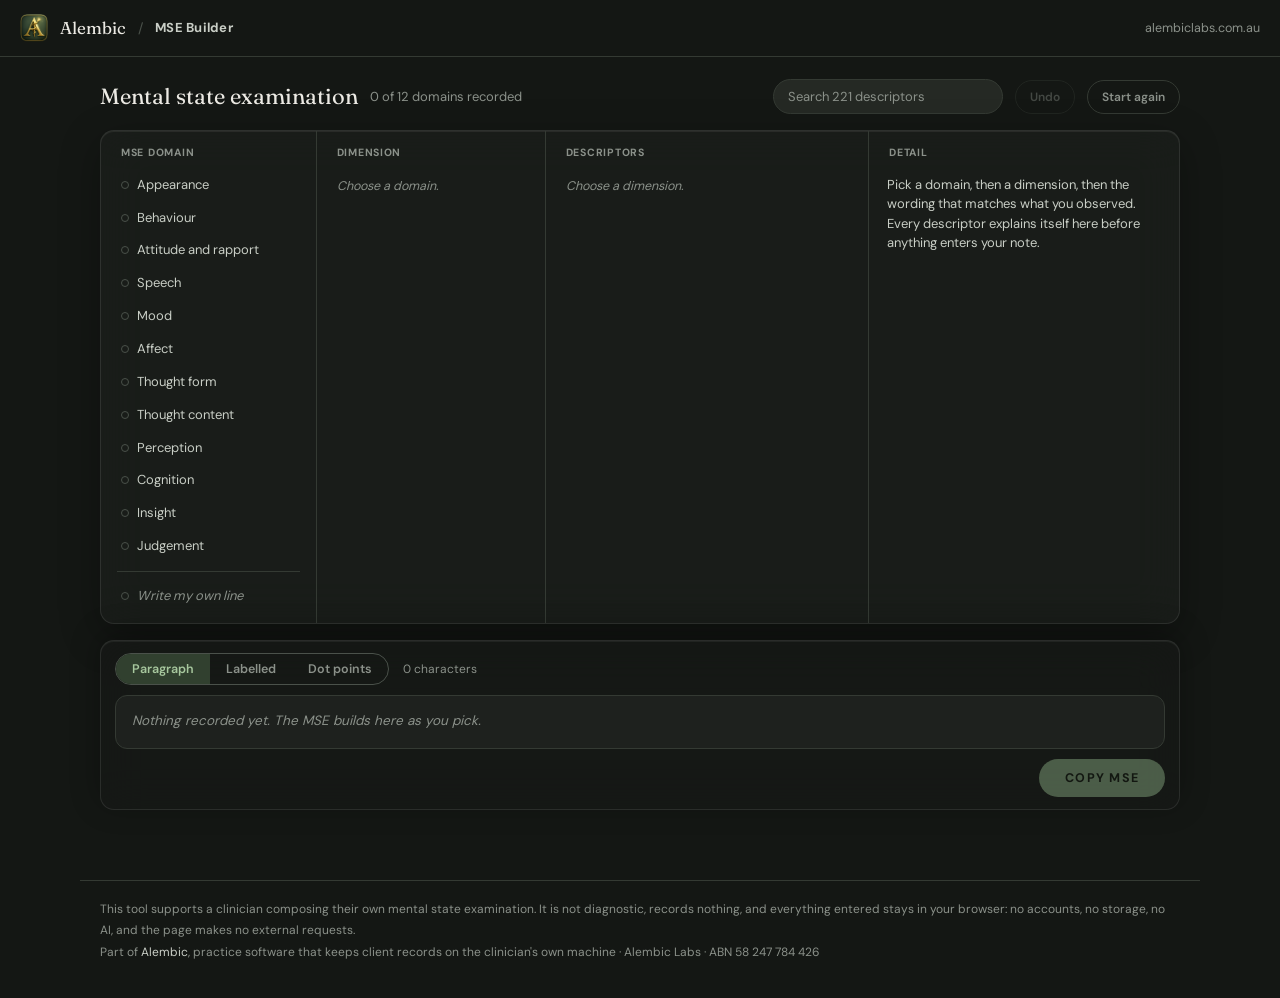
==== mse/index.html @ 04cca7c5 "MSE round 2: undo stack with Cmd/Ctrl+Z, domain pick-count chips, own-wording markers, aria-pressed," ====
<!doctype html>
<html lang="en-AU">
<head>
<meta charset="utf-8">
<meta name="viewport" content="width=device-width, initial-scale=1, viewport-fit=cover">
<title>MSE Builder · Alembic</title>
<meta name="description" content="A free tool for composing a mental state examination from a curated clinical vocabulary. Runs entirely in your browser; nothing is stored or sent anywhere.">
<meta name="theme-color" content="#141714">
<meta property="og:type" content="website">
<meta property="og:title" content="The MSE Builder · free, by Alembic">
<meta property="og:description" content="Compose a mental state examination from a curated clinical vocabulary of 221 descriptors. Runs entirely in your browser; nothing is stored or sent anywhere.">
<meta property="og:image" content="https://rightin2.github.io/alembic-website/assets/alembic-icon-1024.png">
<meta property="og:url" content="https://rightin2.github.io/alembic-website/mse/">
<meta name="twitter:card" content="summary">
<link rel="icon" type="image/png" sizes="64x64" href="../assets/favicon-64.png">
<link rel="apple-touch-icon" href="../assets/apple-touch-icon.png">
<link rel="stylesheet" href="../assets/fonts.css">
<style>
:root{
  --bg:#141714; --panel:#1e211e; --panel2:#252924; --panel3:#2c312b;
  --border:#343a33; --border-strong:#4a514a;
  --ink:#eceae4; --ink2:#c9cec6; --muted:#8b918a;
  --accent:#8fb287; --accent-soft:#31402f; --accent-text:#a7c79e; --on-accent:#12180f;
  --danger:#e06b63;
  --r1:8px; --r2:12px;
  --font:'DM Sans',-apple-system,BlinkMacSystemFont,'Segoe UI',sans-serif;
  --serif:'Fraunces',Georgia,serif;
  --mono:ui-monospace,SFMono-Regular,Menlo,monospace;
}
*{margin:0;padding:0;box-sizing:border-box;-webkit-tap-highlight-color:transparent}
html,body{background:var(--bg)}
body{font-family:var(--font); color:var(--ink); font-size:14px; line-height:1.5; min-height:100vh}
#bgfx{position:fixed; inset:0; z-index:-1; pointer-events:none;
  background:
    radial-gradient(ellipse 800px 560px at 10% 4%, rgba(143,178,135,0.10), transparent 62%),
    radial-gradient(ellipse 760px 560px at 90% 40%, rgba(201,164,92,0.06), transparent 60%),
    radial-gradient(ellipse 800px 620px at 20% 96%, rgba(143,178,135,0.07), transparent 62%),
    linear-gradient(180deg, #161915 0%, #141714 60%, #111411 100%)}
a{color:var(--accent-text)}
:focus-visible{outline:2px solid var(--accent); outline-offset:2px; border-radius:4px}
button{font-family:inherit; color:inherit; background:none; border:none; cursor:pointer; font-size:inherit; text-align:left}

/* top bar */
.bar{display:flex; align-items:center; gap:12px; padding:14px 20px; border-bottom:1px solid var(--border)}
.bar img{width:28px; height:28px; border-radius:7px}
.bar .name{font-family:var(--serif); font-size:17px}
.bar .divider{color:var(--border-strong)}
.bar .tool{font-weight:700; font-size:13px; letter-spacing:.02em; color:var(--ink2)}
.bar .home{margin-left:auto; font-size:12.5px; color:var(--muted); text-decoration:none}
.bar .home:hover{color:var(--ink2)}

.page{max-width:1120px; margin:0 auto; padding:22px 20px 40px}
.head{display:flex; align-items:center; gap:12px; flex-wrap:wrap; margin-bottom:16px}
.head h1{font-family:var(--serif); font-weight:400; font-size:22px}
.head .count{color:var(--muted); font-size:13px}
.head .spacer{flex:1}
.search-wrap{position:relative}
.search-wrap input{
  width:230px; max-width:56vw; background:var(--panel2); color:var(--ink);
  border:1px solid var(--border); border-radius:999px; padding:8px 14px;
  font-family:inherit; font-size:13px;
}
.search-wrap input:focus{border-color:var(--accent); outline:none}
.search-wrap input::placeholder{color:var(--muted)}
.search-results{
  position:absolute; top:calc(100% + 6px); right:0; z-index:80; width:min(420px, 86vw);
  background:rgba(30,33,30,0.92); -webkit-backdrop-filter:blur(28px) saturate(160%); backdrop-filter:blur(28px) saturate(160%);
  border:1px solid var(--border-strong); border-radius:12px; padding:6px;
  box-shadow:0 16px 48px rgba(0,0,0,0.45); max-height:340px; overflow-y:auto;
}
.search-results button{
  display:block; width:100%; padding:9px 11px; border-radius:8px; font-size:13px; color:var(--ink2); line-height:1.4;
}
.search-results button:hover,.search-results button:focus{background:rgba(255,255,255,0.07); color:var(--ink)}
.search-results .path{display:block; font-size:10.5px; color:var(--muted); letter-spacing:.03em; text-transform:uppercase; margin-bottom:1px}
.search-results .none{padding:10px 12px; color:var(--muted); font-size:12.5px; font-style:italic}
.clear-btn{
  font-size:12px; font-weight:600; color:var(--muted); border:1px solid var(--border);
  border-radius:999px; padding:8px 14px; transition:color .15s ease, border-color .15s ease;
}
.clear-btn:hover{color:var(--ink2); border-color:var(--border-strong)}
.clear-btn.armed{color:var(--danger); border-color:var(--danger)}
.clear-btn[disabled]{opacity:.4; cursor:default}
.row .pick-count{margin-left:auto; font-size:10.5px; color:var(--accent-text); background:var(--accent-soft);
  border-radius:999px; padding:1px 7px; flex:none; align-self:center; font-variant-numeric:tabular-nums}
.row .own-mark{margin-left:auto; flex:none; align-self:center; color:var(--accent-text); font-size:11px; font-style:italic}
@media(max-width:559px){
  .search-results{left:0; right:auto}
  .sheet::before{content:""; display:block; width:38px; height:4px; border-radius:2px;
    background:var(--border-strong); margin:0 auto 12px}
}

/* cascade */
.cascade{border:1px solid rgba(236,234,228,0.10); border-radius:14px; overflow:hidden;
  background:rgba(30,33,30,0.62);
  -webkit-backdrop-filter:blur(22px) saturate(150%); backdrop-filter:blur(22px) saturate(150%);
  box-shadow:0 12px 40px rgba(0,0,0,0.30), inset 0 1px 0 rgba(236,234,228,0.07)}
.cols{display:grid; grid-template-columns:minmax(148px,0.80fr) minmax(150px,0.85fr) minmax(196px,1.20fr) minmax(200px,1.15fr)}
.cols.three{grid-template-columns:minmax(150px,1fr) minmax(180px,1.25fr) minmax(180px,1.15fr)}
.col{padding:10px; border-right:1px solid var(--border); display:flex; flex-direction:column; min-width:0}
.col:last-child{border-right:none}
.col-label{font-size:10.5px; font-weight:700; letter-spacing:.07em; text-transform:uppercase; color:var(--muted); padding:4px 10px 8px; flex:none}
.col-scroll{overflow-y:auto; min-height:0}
.row{
  display:flex; align-items:flex-start; gap:8px; width:100%;
  padding:7px 10px; border-radius:var(--r1); font-size:13px; line-height:1.45; color:var(--ink2);
  min-height:32px;
}
.row:hover{background:rgba(255,255,255,0.055)}
.row:active{background:rgba(255,255,255,0.09)}
.row.open{background:var(--panel3); color:var(--ink)}
.row .dot{width:8px; height:8px; border-radius:50%; background:transparent; border:1px solid var(--border-strong); flex:none; margin-top:5px}
.row .dot.on{background:var(--accent); border-color:var(--accent)}
.row .dot.risk.on{background:var(--danger); border-color:var(--danger)}
.row .tick{
  width:13px; height:13px; flex:none; margin-top:3px;
  border:1.5px solid var(--border-strong); border-radius:3px; position:relative;
}
.row .tick.round{border-radius:50%}
.row .tick.on{background:var(--accent); border-color:var(--accent)}
.row .tick.on::after{
  content:""; position:absolute; left:3px; top:0.5px; width:4px; height:7px;
  border:solid var(--on-accent); border-width:0 2px 2px 0; transform:rotate(40deg);
}
.row .txt{min-width:0}
.own-sep{border-top:1px solid var(--border); margin:8px 6px}
.row.own{color:var(--muted); font-style:italic}
.row.own.open{color:var(--ink)}
.empty-hint{color:var(--muted); font-size:12.5px; padding:8px 10px; font-style:italic}

/* explain panel */
.explain{padding:6px 8px; display:flex; flex-direction:column; gap:10px; font-size:13px}
.explain .what{font-size:10.5px; font-weight:700; letter-spacing:.07em; text-transform:uppercase; color:var(--muted)}
.explain .term{font-size:14.5px; color:var(--ink); font-weight:600}
.badge{display:inline-block; font-size:10px; font-weight:700; letter-spacing:.06em; text-transform:uppercase;
  color:var(--accent-text); background:var(--accent-soft); border-radius:999px; padding:2px 8px; margin-left:8px; vertical-align:1px}
.explain .desc{color:var(--ink2)}
.explain textarea{
  width:100%; min-height:64px; resize:vertical; background:var(--panel2); color:var(--ink);
  border:1px solid var(--border); border-radius:var(--r1); padding:8px 10px; font-family:inherit; font-size:13px; line-height:1.5;
}
.explain textarea:focus{border-color:var(--accent); outline:none}
.btn-row{display:flex; gap:8px; flex-wrap:wrap}
.b{
  padding:7px 14px; border-radius:var(--r1); font-size:12.5px; font-weight:600;
  border:1px solid var(--border-strong); color:var(--ink2); background:var(--panel2);
  transition:background .15s ease, color .15s ease;
}
.b:hover{background:var(--panel3); color:var(--ink)}
.b.primary{background:var(--accent); border-color:var(--accent); color:var(--on-accent)}
.b.primary:hover{filter:brightness(1.08)}
.b.danger{border-color:var(--danger); color:var(--danger)}
.hint{color:var(--muted); font-size:11.5px; line-height:1.5}

/* output */
.output{margin-top:16px; display:flex; flex-direction:column; gap:10px}
@media(min-width:560px) and (min-height:700px){
  .output{
    position:sticky; bottom:14px; z-index:40;
    background:rgba(22,25,22,0.78);
    -webkit-backdrop-filter:blur(22px) saturate(160%); backdrop-filter:blur(22px) saturate(160%);
    border:1px solid rgba(236,234,228,0.10); border-radius:14px; padding:12px 14px;
    box-shadow:0 -6px 30px rgba(0,0,0,0.30), inset 0 1px 0 rgba(236,234,228,0.06);
  }
}
.out-controls{display:flex; align-items:center; gap:14px; flex-wrap:wrap}
.seg{display:inline-flex; border:1px solid var(--border-strong); border-radius:999px; overflow:hidden}
.seg button{padding:7px 16px; font-size:12.5px; font-weight:600; color:var(--muted)}
.seg button.on{background:var(--accent-soft); color:var(--accent-text)}
.chars{font-size:12px; color:var(--muted); font-variant-numeric:tabular-nums}
.preview{
  border:1px solid var(--border); border-radius:var(--r2); background:var(--panel);
  padding:14px 16px; font-size:13.5px; line-height:1.6; color:var(--ink2);
  white-space:pre-wrap; min-height:54px; max-height:180px; overflow-y:auto;
}
.preview.placeholder{font-style:italic; color:var(--muted)}
.copy-row{display:flex; justify-content:flex-end}
.copy{
  padding:11px 26px; border-radius:999px; font-size:12.5px; font-weight:700; letter-spacing:.1em; text-transform:uppercase;
  background:var(--accent); color:var(--on-accent); border:none; transition:filter .15s ease;
}
.copy:hover{filter:brightness(1.08)}
.copy[disabled]{opacity:.45; cursor:default; filter:none}

/* footer */
.foot{max-width:1120px; margin:30px auto 0; padding:18px 20px 34px; border-top:1px solid var(--border);
  font-size:12px; color:var(--muted); line-height:1.8}
.foot a{color:var(--ink2); text-decoration:none}
.foot a:hover{color:var(--ink)}

/* ------- phone drill-down ------- */
.crumbs{display:none}
.sheet-scrim{display:none}
/* iOS zooms into any focused control under 16px; keep form controls at 16 on touch layouts */
@media(max-width:699px), (pointer:coarse){
  .explain textarea, select{font-size:16px !important}
  .b{min-height:44px; display:inline-flex; align-items:center}
  .seg button{min-height:44px}
  .copy{min-height:44px}
}
@media(max-width:559px){
  body{font-size:15px}
  .page{padding:16px 14px 200px}
  .cols,.cols.three{display:block}
  .col{border-right:none; padding:6px}
  .col-label{display:none}
  .row{min-height:44px; padding:11px 12px; font-size:14.5px; align-items:center}
  .row .dot,.row .tick{margin-top:0}
  .crumbs{display:flex; flex-wrap:wrap; gap:6px; align-items:center; padding:10px 12px; border-bottom:1px solid var(--border); font-size:12.5px; color:var(--muted)}
  .crumbs button{color:var(--accent-text); font-size:12.5px; padding:4px 2px; min-height:0}
  .crumbs .sep{color:var(--border-strong)}
  .output{position:fixed; left:0; right:0; bottom:0; margin:0; padding:10px 14px calc(10px + env(safe-area-inset-bottom));
    background:var(--panel); border-top:1px solid var(--border-strong); box-shadow:0 -12px 30px rgba(0,0,0,.4); z-index:50}
  .preview{max-height:56px; padding:8px 12px; font-size:12.5px}
  .out-controls{gap:8px; justify-content:space-between}
  .seg button{padding:8px 12px; font-size:12px}
  .output{gap:8px}
  .copy-row .copy{padding:10px 20px; min-height:44px}
  .sheet-scrim{display:block; position:fixed; inset:0; background:rgba(0,0,0,.5); z-index:60; opacity:0; pointer-events:none; transition:opacity .25s ease}
  .sheet-scrim.open{opacity:1; pointer-events:auto}
  .sheet{position:fixed; left:0; right:0; bottom:0; z-index:61; background:var(--panel2);
    border-radius:16px 16px 0 0; border-top:1px solid var(--border-strong);
    padding:16px 16px calc(20px + env(safe-area-inset-bottom)); max-height:72vh; overflow-y:auto;
    transform:translateY(105%); transition:transform .3s cubic-bezier(0.16,1,0.3,1)}
  .sheet.open{transform:none}
  .sheet .b{min-height:44px}
  .foot{padding-bottom:150px}
}
@media (prefers-reduced-motion: reduce){*{transition:none !important}}
</style>
</head>
<body>

<div id="bgfx" aria-hidden="true"></div>

<header class="bar">
  <img src="../assets/alembic-mark-256.png" alt="">
  <span class="name">Alembic</span>
  <span class="divider">/</span>
  <span class="tool">MSE Builder</span>
  <a class="home" href="../">alembiclabs.com.au</a>
</header>

<main class="page">
  <div class="head">
    <h1>Mental state examination</h1>
    <span class="count" id="count"></span>
    <span class="spacer"></span>
    <div class="search-wrap">
      <input id="search" type="search" placeholder="Search 221 descriptors" autocomplete="off" aria-label="Search descriptors">
      <div class="search-results" id="searchResults" style="display:none"></div>
    </div>
    <button class="clear-btn" id="undoBtn" disabled>Undo</button>
    <button class="clear-btn" id="clearBtn">Start again</button>
  </div>

  <div class="cascade" id="cascade">
    <div class="crumbs" id="crumbs"></div>
    <div class="cols" id="cols"></div>
  </div>

  <div class="output">
    <div class="out-controls">
      <div class="seg" role="group" aria-label="Output format" id="seg"></div>
      <span class="chars" id="chars"></span>
    </div>
    <div class="preview" id="preview" aria-live="polite"></div>
    <div class="copy-row"><button class="copy" id="copyBtn">Copy MSE</button></div>
  </div>
</main>

<div class="sheet-scrim" id="scrim"></div>
<div class="sheet" id="sheet" role="dialog" aria-label="Descriptor detail" style="display:none"></div>

<footer class="foot">
  This tool supports a clinician composing their own mental state examination. It is not diagnostic, records nothing,
  and everything entered stays in your browser: no accounts, no storage, no AI, and the page makes no external requests.<br>
  Part of <a href="../">Alembic</a>, practice software that keeps client records on the clinician's own machine · Alembic Labs · ABN 58 247 784 426
</footer>

<script type="module">
import { MSE_DOMAINS } from './mseVocabulary.js'
import { emptyMseState, toggleTerm, setOwnWording, setOwnLine, effectiveWording, domainsRecorded, serialiseMse } from './mseState.js'

let state = emptyMseState()
const past = []
function setState(next){
  if (next === state) return
  past.push(state)
  if (past.length > 30) past.shift()
  state = next
}
function undo(){
  if (!past.length) return
  state = past.pop()
  render()
}
const ui = { domainId:null, subId:null, term:null, ownAt:null, format:'para', level:'domains', sheetOpen:false }
let mode = 'wide' // wide | three | phone

const $ = id => document.getElementById(id)
const cols = $('cols'), crumbs = $('crumbs'), sheet = $('sheet'), scrim = $('scrim')

const dom = id => MSE_DOMAINS.find(d => d.id === id)
const sub = (d, s) => dom(d)?.subs.find(x => x.id === s)

/* Hover navigation (2026-08-16, Jean-Luc's direction; supersedes the handover's
   click-only rule for the WEBSITE). Hovering previews and navigates with a short
   intent delay; clicking still commits selections. Touch is untouched. */
const HOVER_OK = window.matchMedia('(hover: hover) and (pointer: fine)').matches
let hoverTimer = null
let lastClickAt = 0
document.addEventListener('pointerdown', () => { lastClickAt = Date.now() }, true)
function onHover(el, fn, delay){
  if (!HOVER_OK) return
  el.addEventListener('pointerenter', () => {
    clearTimeout(hoverTimer)
    /* a recent click owns the panel; hover may not steal it while the hand travels,
       and never while the clinician is typing in any field */
    hoverTimer = setTimeout(() => {
      const a = document.activeElement
      if (a && (a.tagName === 'TEXTAREA' || a.tagName === 'INPUT')) return
      if (Date.now() - lastClickAt > 600) fn()
    }, delay)
  })
  el.addEventListener('pointerleave', () => clearTimeout(hoverTimer))
}
const subHas = (d, s) => (state.sel[d]?.[s]?.length || 0) > 0 || !!state.own[d + '|' + s]
const domainHas = d => !!state.own[d] || dom(d).subs.some(s => subHas(d, s.id))

function el(tag, cls, html){ const n = document.createElement(tag); if (cls) n.className = cls; if (html != null) n.innerHTML = html; return n }
function txt(tag, cls, text){ const n = document.createElement(tag); if (cls) n.className = cls; n.textContent = text; return n }

function row({label, dotOn, dotRisk, tick, tickOn, tickRound, open, own, count, ownMark, onclick}){
  const b = el('button', 'row' + (open ? ' open' : '') + (own ? ' own' : ''))
  if (tick){
    const t = el('span', 'tick' + (tickOn ? ' on' : '') + (tickRound ? ' round' : '')); b.appendChild(t)
    b.setAttribute('aria-pressed', !!tickOn)
  } else if (dotOn !== undefined){
    const t = el('span', 'dot' + (dotOn ? ' on' : '') + (dotRisk ? ' risk' : '')); b.appendChild(t)
  }
  const s = txt('span', 'txt', label); b.appendChild(s)
  if (count) b.appendChild(txt('span', 'pick-count', String(count)))
  if (ownMark) b.appendChild(txt('span', 'own-mark', 'yours'))
  b.addEventListener('click', onclick)
  return b
}
const domainPickCount = d =>
  dom(d).subs.reduce((n, s) => n + (state.sel[d]?.[s.id]?.length || 0), 0) +
  (state.own[d] ? 1 : 0) + dom(d).subs.filter(s => state.own[d + '|' + s.id]).length + 0

/* ---------- column builders ---------- */
function buildDomainRows(container){
  MSE_DOMAINS.forEach(d => {
    const r = row({
      label:d.name, dotOn:domainHas(d.id), dotRisk:!!d.risk,
      open:ui.domainId === d.id && !ui.ownAt,
      count:domainPickCount(d.id),
      onclick(){ ui.domainId = d.id; ui.subId = null; ui.term = null; ui.ownAt = null; ui.level = 'subs'; render() }
    })
    onHover(r, () => {
      if (ui.domainId !== d.id){ ui.domainId = d.id; ui.subId = null; ui.term = null; ui.ownAt = null; render() }
    }, 120)
    container.appendChild(r)
  })
  container.appendChild(el('div','own-sep'))
  container.appendChild(row({
    label:'Write my own line', own:true, dotOn:!!state.own.root, open:ui.ownAt === 'root',
    onclick(){ ui.ownAt = 'root'; ui.term = null; ui.sheetOpen = true; render() }
  }))
}

function buildSubRows(container, d){
  d.subs.forEach(s => {
    const r = row({
      label:s.name, dotOn:subHas(d.id, s.id), dotRisk:!!(s.risk || d.risk),
      open:ui.subId === s.id && !ui.ownAt,
      onclick(){ ui.subId = s.id; ui.term = null; ui.ownAt = null; ui.level = 'terms'; render() }
    })
    onHover(r, () => {
      if (ui.subId !== s.id || ui.ownAt){ ui.subId = s.id; ui.term = null; ui.ownAt = null; render() }
    }, 120)
    container.appendChild(r)
  })
  container.appendChild(el('div','own-sep'))
  container.appendChild(row({
    label:'Write my own for ' + d.name.toLowerCase(), own:true, dotOn:!!state.own[d.id], open:ui.ownAt === d.id,
    onclick(){ ui.ownAt = d.id; ui.term = null; ui.sheetOpen = true; render() }
  }))
}

function buildTermRows(container, d, s){
  s.terms.forEach(t => {
    const term = t[0]
    const on = (state.sel[d.id][s.id] || []).includes(term)
    const r = row({
      label:effectiveWording(state, d.id, s.id, term),
      tick:true, tickOn:on, tickRound:!!s.single,
      ownMark:effectiveWording(state, d.id, s.id, term) !== term,
      open:ui.term === term && !ui.ownAt,
      onclick(){
        setState(toggleTerm(state, d.id, s.id, term))
        ui.term = term; ui.ownAt = null; ui.sheetOpen = true; render()
      }
    })
    /* hovering a descriptor previews its explanation without touching the selection */
    onHover(r, () => {
      if (ui.term !== term || ui.ownAt){ ui.term = term; ui.ownAt = null; render() }
    }, 60)
    container.appendChild(r)
  })
  container.appendChild(el('div','own-sep'))
  const scope = d.id + '|' + s.id
  container.appendChild(row({
    label:'Write my own', own:true, dotOn:!!state.own[scope], open:ui.ownAt === scope,
    onclick(){ ui.ownAt = scope; ui.term = null; ui.sheetOpen = true; render() }
  }))
}

/* ---------- explanation panel ---------- */
function buildExplain(container){
  const box = el('div', 'explain')
  if (ui.ownAt){
    const scope = ui.ownAt
    const where = scope === 'root' ? 'the whole MSE'
      : scope.includes('|') ? sub(scope.split('|')[0], scope.split('|')[1])?.name
      : dom(scope)?.name
    box.appendChild(txt('div','what','Write my own'))
    box.appendChild(txt('div','desc','Your own line for ' + (where || '') + ', in your own words. It joins the note exactly as typed.'))
    const ta = el('textarea'); ta.value = state.own[scope] || ''; ta.setAttribute('aria-label','Your own line')
    box.appendChild(ta)
    const btns = el('div','btn-row')
    const add = txt('button','b primary','Add to note')
    add.addEventListener('click', () => { setState(setOwnLine(state, ...scopeArgs(scope), ta.value)); render() })
    const clear = txt('button','b','Clear')
    clear.addEventListener('click', () => { setState(setOwnLine(state, ...scopeArgs(scope), '')); render() })
    btns.appendChild(add); btns.appendChild(clear); box.appendChild(btns)
  } else if (ui.term && ui.domainId && ui.subId){
    const d = dom(ui.domainId), s = sub(ui.domainId, ui.subId)
    const entry = s.terms.find(t => t[0] === ui.term)
    if (entry){
      const [term, explanation, normal] = entry
      box.appendChild(txt('div','what','What this means'))
      const h = el('div','term'); h.textContent = term
      if (normal) h.appendChild(el('span','badge','normal range'))
      box.appendChild(h)
      box.appendChild(txt('div','desc', explanation))
      box.appendChild(txt('div','what','What goes in the note'))
      const ta = el('textarea'); ta.value = effectiveWording(state, d.id, s.id, term); ta.setAttribute('aria-label','Wording that goes in the note')
      box.appendChild(ta)
      const on = (state.sel[d.id][s.id] || []).includes(term)
      const btns = el('div','btn-row')
      const tog = txt('button', on ? 'b danger' : 'b primary', on ? 'Remove' : 'Add to note')
      tog.addEventListener('click', () => {
        setState(toggleTerm(setOwnWording(state, d.id, s.id, term, ta.value), d.id, s.id, term))
        render()
      })
      const save = txt('button','b','Save wording')
      save.addEventListener('click', () => { setState(setOwnWording(state, d.id, s.id, term, ta.value)); render() })
      btns.appendChild(tog); btns.appendChild(save); box.appendChild(btns)
      box.appendChild(txt('div','hint','Your wording is reused everywhere afterwards. The description never goes in the note.'))
    }
  } else {
    box.appendChild(txt('div','desc','Pick a domain, then a dimension, then the wording that matches what you observed. Every descriptor explains itself here before anything enters your note.'))
  }
  container.appendChild(box)
}
function scopeArgs(scope){
  if (scope === 'root') return [null, null]
  if (scope.includes('|')) { const [d, s] = scope.split('|'); return [d, s] }
  return [scope, null]
}

/* ---------- render ---------- */
function colShell(label){
  const c = el('div','col')
  c.appendChild(txt('div','col-label',label))
  const scroll = el('div','col-scroll')
  c.appendChild(scroll)
  return [c, scroll]
}

function render(){
  const d = ui.domainId ? dom(ui.domainId) : null
  const s = d && ui.subId ? sub(d.id, ui.subId) : null

  $('count').textContent = domainsRecorded(state) + ' of 12 domains recorded'
  cols.innerHTML = ''
  cols.classList.toggle('three', mode === 'three')

  if (mode === 'phone'){ renderPhone(d, s) }
  else if (mode === 'three'){ renderThree(d, s) }
  else { renderWide(d, s) }

  /* output */
  const out = serialiseMse(state, ui.format)
  const pv = $('preview')
  if (out){ pv.textContent = out; pv.classList.remove('placeholder') }
  else { pv.textContent = 'Nothing recorded yet. The MSE builds here as you pick.'; pv.classList.add('placeholder') }
  $('chars').textContent = out.length + ' characters'
  $('copyBtn').disabled = !out
  $('undoBtn').disabled = !past.length
  renderSeg()
  if (mode === 'wide') sizeColumns()
  /* the fixed bottom bar must never hide content: measure it and pad the page to match */
  requestAnimationFrame(() => {
    const page = document.querySelector('.page'), foot = document.querySelector('.foot')
    if (mode === 'phone'){
      const h = document.querySelector('.output').offsetHeight + 24
      page.style.paddingBottom = h + 'px'
      foot.style.paddingBottom = h + 'px'
    } else { page.style.paddingBottom = ''; foot.style.paddingBottom = '' }
  })
}

function renderWide(d, s){
  const [c1, s1] = colShell('MSE domain'); buildDomainRows(s1); cols.appendChild(c1)
  const [c2, s2] = colShell(d ? d.name : 'Dimension')
  if (d) buildSubRows(s2, d); else s2.appendChild(txt('div','empty-hint','Choose a domain.'))
  cols.appendChild(c2)
  const [c3, s3] = colShell(s ? s.name + (s.single ? ' · one' : '') : 'Descriptors')
  if (d && s) buildTermRows(s3, d, s); else s3.appendChild(txt('div','empty-hint','Choose a dimension.'))
  cols.appendChild(c3)
  const [c4, s4] = colShell('Detail'); buildExplain(s4); cols.appendChild(c4)
}

function renderThree(d, s){
  const [c1, s1] = colShell(d ? d.name : 'Dimension')
  const sel = el('select'); sel.setAttribute('aria-label','MSE domain'); sel.style.cssText = 'width:100%;margin:0 0 8px;background:var(--panel2);color:var(--ink);border:1px solid var(--border);border-radius:8px;padding:8px 10px;font-family:inherit;font-size:13px'
  const opt0 = el('option'); opt0.textContent = 'Choose a domain'; opt0.value = ''; sel.appendChild(opt0)
  MSE_DOMAINS.forEach(x => {
    const o = el('option'); o.value = x.id; o.textContent = x.name + (domainHas(x.id) ? ' ✓' : ''); if (ui.domainId === x.id) o.selected = true
    sel.appendChild(o)
  })
  sel.addEventListener('change', () => { ui.domainId = sel.value || null; ui.subId = null; ui.term = null; ui.ownAt = null; render() })
  s1.appendChild(sel)
  s1.appendChild(row({
    label:'Write my own line', own:true, dotOn:!!state.own.root, open:ui.ownAt === 'root',
    onclick(){ ui.ownAt = 'root'; ui.term = null; render() }
  }))
  if (d){ s1.appendChild(el('div','own-sep')); buildSubRows(s1, d) }
  cols.appendChild(c1)
  const [c3, s3] = colShell(s ? s.name + (s.single ? ' · one' : '') : 'Descriptors')
  if (d && s) buildTermRows(s3, d, s); else s3.appendChild(txt('div','empty-hint','Choose a dimension.'))
  cols.appendChild(c3)
  const [c4, s4] = colShell('Detail'); buildExplain(s4); cols.appendChild(c4)
}

function renderPhone(d, s){
  /* breadcrumb */
  crumbs.innerHTML = ''
  const root = txt('button', null, 'Mental state examination')
  root.addEventListener('click', () => { ui.domainId = null; ui.subId = null; ui.term = null; ui.ownAt = null; ui.level = 'domains'; render() })
  crumbs.appendChild(root)
  if (d){
    crumbs.appendChild(txt('span','sep','›'))
    const b = txt('button', null, d.name)
    b.addEventListener('click', () => { ui.subId = null; ui.term = null; ui.ownAt = null; ui.level = 'subs'; render() })
    crumbs.appendChild(b)
  }
  if (s){ crumbs.appendChild(txt('span','sep','›')); crumbs.appendChild(txt('span', null, s.name)) }

  const [c, scroll] = colShell('')
  if (!d) buildDomainRows(scroll)
  else if (!s) buildSubRows(scroll, d)
  else buildTermRows(scroll, d, s)
  cols.appendChild(c)

  /* bottom sheet for detail */
  const showSheet = ui.sheetOpen && (ui.term || ui.ownAt)
  sheet.style.display = 'block'
  sheet.innerHTML = ''
  if (showSheet){
    buildExplain(sheet)
    const close = txt('button','b','Close')
    close.style.marginTop = '12px'
    close.addEventListener('click', () => { ui.sheetOpen = false; render() })
    sheet.appendChild(close)
    sheet.classList.add('open'); scrim.classList.add('open')
  } else {
    sheet.classList.remove('open'); scrim.classList.remove('open')
  }
}
scrim.addEventListener('click', () => { ui.sheetOpen = false; render() })

function renderSeg(){
  const seg = $('seg'); seg.innerHTML = ''
  ;[['para','Paragraph'],['labelled','Labelled'],['bullets','Dot points']].forEach(([v, label]) => {
    const b = txt('button', ui.format === v ? 'on' : '', label)
    b.setAttribute('aria-pressed', ui.format === v)
    b.addEventListener('click', () => { ui.format = v; render() })
    seg.appendChild(b)
  })
}

/* the domain column sets the height for everyone */
function sizeColumns(){
  const first = cols.querySelector('.col .col-scroll')
  if (!first) return
  first.style.maxHeight = 'none'
  const h = Math.max(330, first.scrollHeight)
  cols.querySelectorAll('.col-scroll').forEach((c, i) => { c.style.maxHeight = h + 'px' })
}

/* layout switching */
const ro = new ResizeObserver(entries => {
  const w = entries[0].contentRect.width
  const next = w < 560 ? 'phone' : w < 700 ? 'three' : 'wide'
  if (next !== mode){ mode = next; ui.sheetOpen = false; render() }
})
ro.observe($('cascade'))
mode = $('cascade').getBoundingClientRect().width < 560 ? 'phone' : $('cascade').getBoundingClientRect().width < 700 ? 'three' : 'wide'

/* ---------- search ---------- */
const INDEX = []
MSE_DOMAINS.forEach(d => d.subs.forEach(s => s.terms.forEach(t => INDEX.push({ d:d.id, s:s.id, term:t[0], hay:(d.name + ' ' + s.name + ' ' + t[0]).toLowerCase(), path:d.name + ' › ' + s.name }))))
const searchInput = $('search'), results = $('searchResults')
function hideResults(){ results.style.display = 'none'; results.innerHTML = '' }
searchInput.addEventListener('input', () => {
  const q = searchInput.value.trim().toLowerCase()
  if (q.length < 2){ hideResults(); return }
  const words = q.split(/\s+/)
  const hits = INDEX.filter(e => words.every(w => e.hay.includes(w))).slice(0, 14)
  results.innerHTML = ''
  if (!hits.length){ results.appendChild(txt('div','none','No descriptor matches that.')) }
  hits.forEach(h => {
    const b = el('button')
    b.appendChild(txt('span','path', h.path))
    b.appendChild(document.createTextNode(h.term))
    b.addEventListener('click', () => {
      ui.domainId = h.d; ui.subId = h.s; ui.term = h.term; ui.ownAt = null
      ui.level = 'terms'; ui.sheetOpen = true
      searchInput.value = ''; hideResults(); render()
    })
    results.appendChild(b)
  })
  results.style.display = 'block'
})
searchInput.addEventListener('keydown', e => { if (e.key === 'Escape'){ searchInput.value = ''; hideResults() } })
document.addEventListener('pointerdown', e => { if (!e.target.closest('.search-wrap')) hideResults() })

/* ---------- undo ---------- */
$('undoBtn').addEventListener('click', undo)
window.addEventListener('keydown', e => {
  if ((e.metaKey || e.ctrlKey) && !e.shiftKey && e.key.toLowerCase() === 'z'){
    const a = document.activeElement
    if (a && (a.tagName === 'TEXTAREA' || a.tagName === 'INPUT')) return
    e.preventDefault(); undo()
  }
})

/* ---------- start again ---------- */
const clearBtn = $('clearBtn')
let clearArm = null
clearBtn.addEventListener('click', () => {
  if (clearBtn.classList.contains('armed')){
    clearTimeout(clearArm); clearBtn.classList.remove('armed'); clearBtn.textContent = 'Start again'
    setState(emptyMseState()); ui.domainId = null; ui.subId = null; ui.term = null; ui.ownAt = null; ui.sheetOpen = false
    render()
  } else {
    clearBtn.classList.add('armed'); clearBtn.textContent = 'Clear everything?'
    clearArm = setTimeout(() => { clearBtn.classList.remove('armed'); clearBtn.textContent = 'Start again' }, 3000)
  }
})

/* ---------- keyboard: arrows move through the cascade ---------- */
cols.addEventListener('keydown', e => {
  if (!['ArrowDown','ArrowUp','ArrowRight','ArrowLeft'].includes(e.key)) return
  const t = e.target
  if (!t.classList || !t.classList.contains('row')) return
  e.preventDefault()
  const colScrolls = [...cols.querySelectorAll('.col-scroll')]
  const myCol = t.closest('.col-scroll')
  const idx = colScrolls.indexOf(myCol)
  const rows = [...myCol.querySelectorAll('.row')]
  const at = rows.indexOf(t)
  if (e.key === 'ArrowDown' && rows[at + 1]) rows[at + 1].focus()
  if (e.key === 'ArrowUp' && rows[at - 1]) rows[at - 1].focus()
  if (e.key === 'ArrowRight'){ t.click(); requestAnimationFrame(() => { const n = [...cols.querySelectorAll('.col-scroll')][idx + 1]; const f = n && n.querySelector('.row'); if (f) f.focus() }) }
  if (e.key === 'ArrowLeft'){ const p = colScrolls[idx - 1]; const f = p && p.querySelector('.row.open, .row'); if (f) f.focus() }
})

/* copy */
$('copyBtn').addEventListener('click', async () => {
  const text = serialiseMse(state, ui.format)
  if (!text) return
  let ok = false
  try { await navigator.clipboard.writeText(text); ok = true }
  catch(e){
    const ta = document.createElement('textarea')
    ta.value = text; ta.style.position = 'fixed'; ta.style.opacity = '0'
    document.body.appendChild(ta); ta.select()
    try { ok = document.execCommand('copy') } catch(e2){}
    ta.remove()
  }
  const btn = $('copyBtn')
  if (!ok){
    /* last resort: select the preview so a manual copy is one keystroke */
    const range = document.createRange(); range.selectNodeContents($('preview'))
    const selection = window.getSelection(); selection.removeAllRanges(); selection.addRange(range)
  }
  btn.textContent = ok ? 'Copied' : 'Press Ctrl/Cmd+C'
  setTimeout(() => { btn.textContent = 'Copy MSE' }, 2000)
})

render()
</script>
</body>
</html>
---- assets/fonts.css ----
@font-face {
  font-family: 'DM Sans';
  font-style: normal;
  font-weight: 400 700;
  font-display: swap;
  src: url("fonts/rP2Hp2ywxg089UriCZOIHQ.woff2") format('woff2');
  unicode-range: U+0000-00FF, U+0131, U+0152-0153, U+02BB-02BC, U+02C6, U+02DA, U+02DC, U+0304, U+0308, U+0329, U+2000-206F, U+20AC, U+2122, U+2191, U+2193, U+2212, U+2215, U+FEFF, U+FFFD;
}
@font-face {
  font-family: 'Fraunces';
  font-style: italic;
  font-weight: 300 700;
  font-display: swap;
  src: url("fonts/6NU58FyLNQOQZAnv9ZwNjucMHVn85Ni7emAe9lKqZTnbB-gzTK0K1ChjeveQ.woff2") format('woff2');
  unicode-range: U+0000-00FF, U+0131, U+0152-0153, U+02BB-02BC, U+02C6, U+02DA, U+02DC, U+0304, U+0308, U+0329, U+2000-206F, U+20AC, U+2122, U+2191, U+2193, U+2212, U+2215, U+FEFF, U+FFFD;
}
@font-face {
  font-family: 'Fraunces';
  font-style: normal;
  font-weight: 300 700;
  font-display: swap;
  src: url("fonts/6NU78FyLNQOQZAnv9bYEvDiIdE9Ea92uemAk_WBq8U_9v0c2Wa0KxC9TeA.woff2") format('woff2');
  unicode-range: U+0000-00FF, U+0131, U+0152-0153, U+02BB-02BC, U+02C6, U+02DA, U+02DC, U+0304, U+0308, U+0329, U+2000-206F, U+20AC, U+2122, U+2191, U+2193, U+2212, U+2215, U+FEFF, U+FFFD;
}
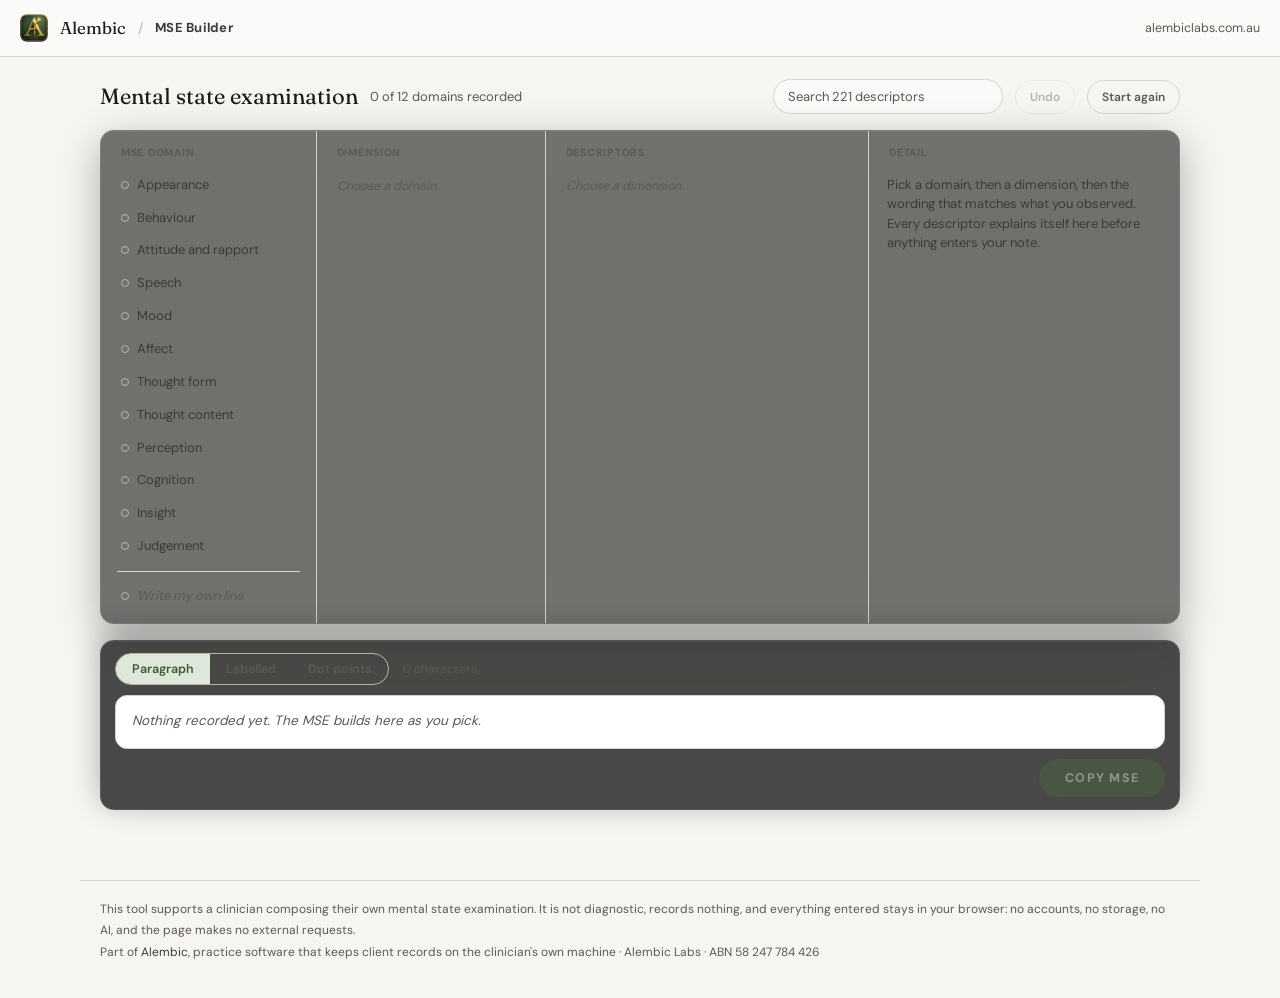
==== commit dbcad67b: "MSE round 3: system light theme with full per-theme palette, per-scheme theme-color Co-Authored-By: " ====
--- a/mse/index.html
+++ b/mse/index.html
@@ -5,7 +5,8 @@
 <meta name="viewport" content="width=device-width, initial-scale=1, viewport-fit=cover">
 <title>MSE Builder · Alembic</title>
 <meta name="description" content="A free tool for composing a mental state examination from a curated clinical vocabulary. Runs entirely in your browser; nothing is stored or sent anywhere.">
-<meta name="theme-color" content="#141714">
+<meta name="theme-color" media="(prefers-color-scheme: dark)" content="#141714">
+<meta name="theme-color" media="(prefers-color-scheme: light)" content="#f7f5f2">
 <meta property="og:type" content="website">
 <meta property="og:title" content="The MSE Builder · free, by Alembic">
 <meta property="og:description" content="Compose a mental state examination from a curated clinical vocabulary of 221 descriptors. Runs entirely in your browser; nothing is stored or sent anywhere.">
@@ -27,6 +28,16 @@
   --serif:'Fraunces',Georgia,serif;
   --mono:ui-monospace,SFMono-Regular,Menlo,monospace;
 }
+/* Light palette, full per-theme set per the app's theming convention */
+@media (prefers-color-scheme: light){
+  :root{
+    --bg:#f7f5f2; --panel:#ffffff; --panel2:#fafaf8; --panel3:#f0ece4;
+    --border:#d8d3cc; --border-strong:#b9b2a8;
+    --ink:#1a1a1a; --ink2:#3a3a3a; --muted:#5c5852;
+    --accent:#4a6741; --accent-soft:#dde8da; --accent-text:#3f5a35; --on-accent:#f0ece6;
+    --danger:#c8392f;
+  }
+}
 *{margin:0;padding:0;box-sizing:border-box;-webkit-tap-highlight-color:transparent}
 html,body{background:var(--bg)}
 body{font-family:var(--font); color:var(--ink); font-size:14px; line-height:1.5; min-height:100vh}
@@ -36,6 +47,28 @@
     radial-gradient(ellipse 760px 560px at 90% 40%, rgba(201,164,92,0.06), transparent 60%),
     radial-gradient(ellipse 800px 620px at 20% 96%, rgba(143,178,135,0.07), transparent 62%),
     linear-gradient(180deg, #161915 0%, #141714 60%, #111411 100%)}
+@media (prefers-color-scheme: light){
+  #bgfx{background:
+    radial-gradient(ellipse 800px 560px at 10% 4%, rgba(74,103,65,0.08), transparent 62%),
+    radial-gradient(ellipse 760px 560px at 90% 40%, rgba(181,109,43,0.05), transparent 60%),
+    radial-gradient(ellipse 800px 620px at 20% 96%, rgba(74,103,65,0.05), transparent 62%),
+    linear-gradient(180deg, #faf7f2 0%, #f7f5f2 60%, #f2ece1 100%)}
+  .cascade{background:rgba(255,255,255,0.62); border-color:rgba(26,26,26,0.10);
+    box-shadow:0 12px 40px rgba(26,26,26,0.10), inset 0 1px 0 rgba(255,255,255,0.6)}
+  .row:hover{background:rgba(26,26,26,0.045)}
+  .row:active{background:rgba(26,26,26,0.08)}
+  .search-results{background:rgba(255,255,255,0.92); box-shadow:0 16px 48px rgba(26,26,26,0.18)}
+  .search-results button:hover,.search-results button:focus{background:rgba(26,26,26,0.05)}
+  .bar{background:rgba(255,255,255,0.5)}
+  @media(min-width:560px) and (min-height:700px){
+    .output{background:rgba(250,247,242,0.78); border-color:rgba(26,26,26,0.10);
+      box-shadow:0 -6px 30px rgba(26,26,26,0.10), inset 0 1px 0 rgba(255,255,255,0.6)}
+  }
+  @media(max-width:559px){
+    .output{background:var(--panel); border-top-color:var(--border-strong);
+      box-shadow:0 -12px 30px rgba(26,26,26,0.12)}
+  }
+}
 a{color:var(--accent-text)}
 :focus-visible{outline:2px solid var(--accent); outline-offset:2px; border-radius:4px}
 button{font-family:inherit; color:inherit; background:none; border:none; cursor:pointer; font-size:inherit; text-align:left}
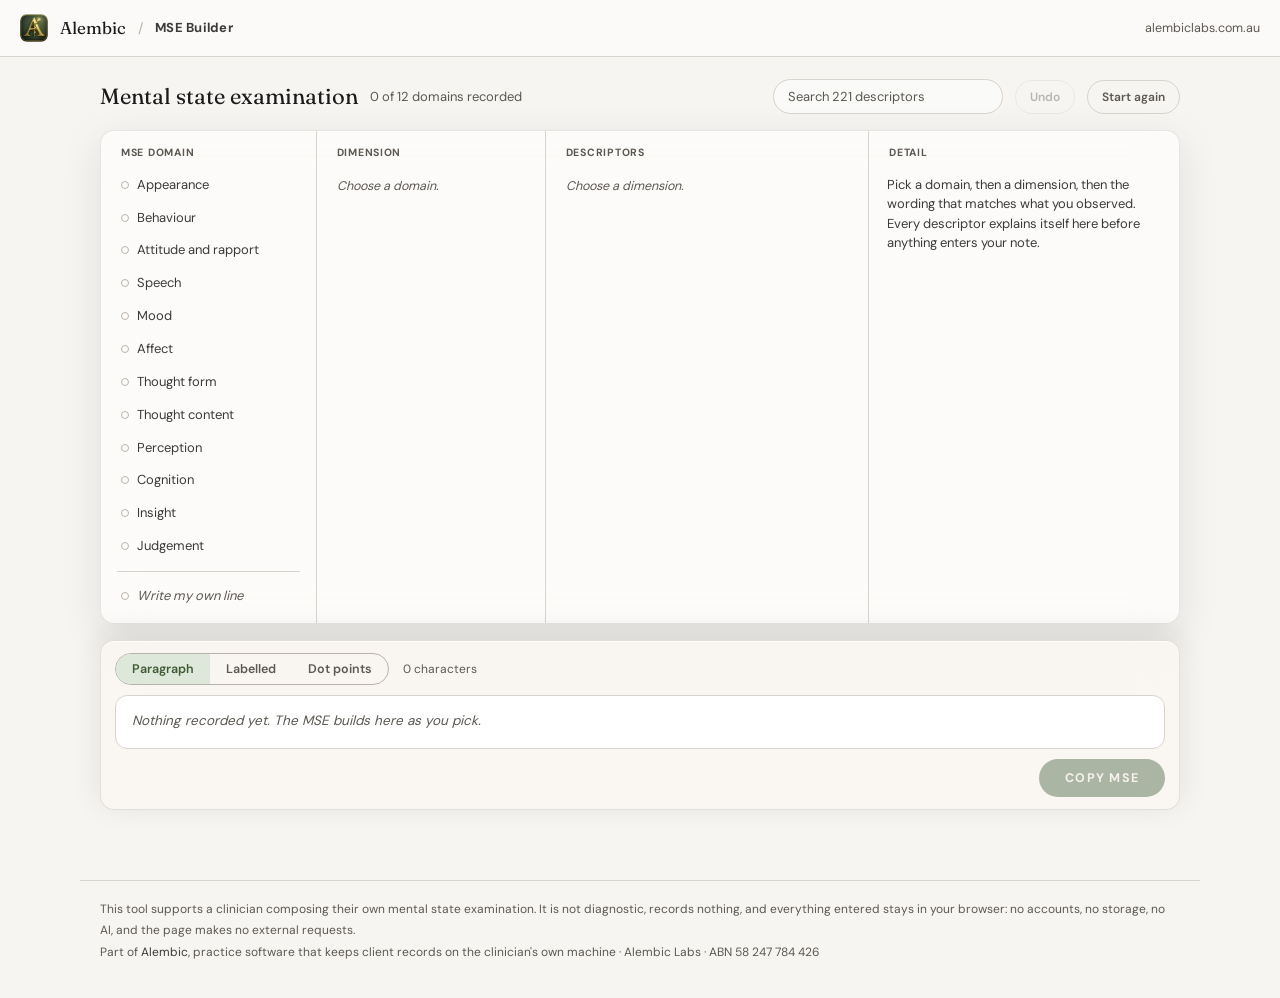
==== commit a1c2a221: "MSE rounds 5-6: fix light-theme cascade override order (grey-slab bug), 320px sweep clean on both pa" ====
--- a/mse/index.html
+++ b/mse/index.html
@@ -53,21 +53,6 @@
     radial-gradient(ellipse 760px 560px at 90% 40%, rgba(181,109,43,0.05), transparent 60%),
     radial-gradient(ellipse 800px 620px at 20% 96%, rgba(74,103,65,0.05), transparent 62%),
     linear-gradient(180deg, #faf7f2 0%, #f7f5f2 60%, #f2ece1 100%)}
-  .cascade{background:rgba(255,255,255,0.62); border-color:rgba(26,26,26,0.10);
-    box-shadow:0 12px 40px rgba(26,26,26,0.10), inset 0 1px 0 rgba(255,255,255,0.6)}
-  .row:hover{background:rgba(26,26,26,0.045)}
-  .row:active{background:rgba(26,26,26,0.08)}
-  .search-results{background:rgba(255,255,255,0.92); box-shadow:0 16px 48px rgba(26,26,26,0.18)}
-  .search-results button:hover,.search-results button:focus{background:rgba(26,26,26,0.05)}
-  .bar{background:rgba(255,255,255,0.5)}
-  @media(min-width:560px) and (min-height:700px){
-    .output{background:rgba(250,247,242,0.78); border-color:rgba(26,26,26,0.10);
-      box-shadow:0 -6px 30px rgba(26,26,26,0.10), inset 0 1px 0 rgba(255,255,255,0.6)}
-  }
-  @media(max-width:559px){
-    .output{background:var(--panel); border-top-color:var(--border-strong);
-      box-shadow:0 -12px 30px rgba(26,26,26,0.12)}
-  }
 }
 a{color:var(--accent-text)}
 :focus-visible{outline:2px solid var(--accent); outline-offset:2px; border-radius:4px}
@@ -260,6 +245,25 @@
   .foot{padding-bottom:150px}
 }
 @media (prefers-reduced-motion: reduce){*{transition:none !important}}
+/* light-theme component surfaces; kept LAST so they outrank every base rule */
+@media (prefers-color-scheme: light){
+  .cascade{background:rgba(255,255,255,0.62); border-color:rgba(26,26,26,0.10);
+    box-shadow:0 12px 40px rgba(26,26,26,0.10), inset 0 1px 0 rgba(255,255,255,0.6)}
+  .row:hover{background:rgba(26,26,26,0.045)}
+  .row:active{background:rgba(26,26,26,0.08)}
+  .search-results{background:rgba(255,255,255,0.92); box-shadow:0 16px 48px rgba(26,26,26,0.18)}
+  .search-results button:hover,.search-results button:focus{background:rgba(26,26,26,0.05)}
+  .bar{background:rgba(255,255,255,0.5)}
+}
+@media (prefers-color-scheme: light) and (min-width:560px) and (min-height:700px){
+  .output{background:rgba(250,247,242,0.78); border-color:rgba(26,26,26,0.10);
+    box-shadow:0 -6px 30px rgba(26,26,26,0.10), inset 0 1px 0 rgba(255,255,255,0.6)}
+}
+@media (prefers-color-scheme: light) and (max-width:559px){
+  .output{background:var(--panel); border-top-color:var(--border-strong);
+    box-shadow:0 -12px 30px rgba(26,26,26,0.12)}
+  .sheet{background:var(--panel2)}
+}
 </style>
 </head>
 <body>
@@ -328,7 +332,12 @@
   state = past.pop()
   render()
 }
-const ui = { domainId:null, subId:null, term:null, ownAt:null, format:'para', level:'domains', sheetOpen:false }
+/* format is a UI preference, not clinical content; persisting it is allowed */
+let savedFormat = null
+try { savedFormat = localStorage.getItem('mse-format') } catch(e){}
+const ui = { domainId:null, subId:null, term:null, ownAt:null,
+  format:['para','labelled','bullets'].includes(savedFormat) ? savedFormat : 'para',
+  level:'domains', sheetOpen:false }
 let mode = 'wide' // wide | three | phone
 
 const $ = id => document.getElementById(id)
@@ -621,7 +630,7 @@
   ;[['para','Paragraph'],['labelled','Labelled'],['bullets','Dot points']].forEach(([v, label]) => {
     const b = txt('button', ui.format === v ? 'on' : '', label)
     b.setAttribute('aria-pressed', ui.format === v)
-    b.addEventListener('click', () => { ui.format = v; render() })
+    b.addEventListener('click', () => { ui.format = v; try { localStorage.setItem('mse-format', v) } catch(e){}; render() })
     seg.appendChild(b)
   })
 }
@@ -664,12 +673,17 @@
       ui.domainId = h.d; ui.subId = h.s; ui.term = h.term; ui.ownAt = null
       ui.level = 'terms'; ui.sheetOpen = true
       searchInput.value = ''; hideResults(); render()
+      requestAnimationFrame(() => {
+        const open = cols.querySelector('.row.open')
+        if (open) open.scrollIntoView({ block:'nearest' })
+      })
     })
     results.appendChild(b)
   })
   results.style.display = 'block'
 })
 searchInput.addEventListener('keydown', e => { if (e.key === 'Escape'){ searchInput.value = ''; hideResults() } })
+window.addEventListener('keydown', e => { if (e.key === 'Escape' && ui.sheetOpen){ ui.sheetOpen = false; render() } })
 document.addEventListener('pointerdown', e => { if (!e.target.closest('.search-wrap')) hideResults() })
 
 /* ---------- undo ---------- */
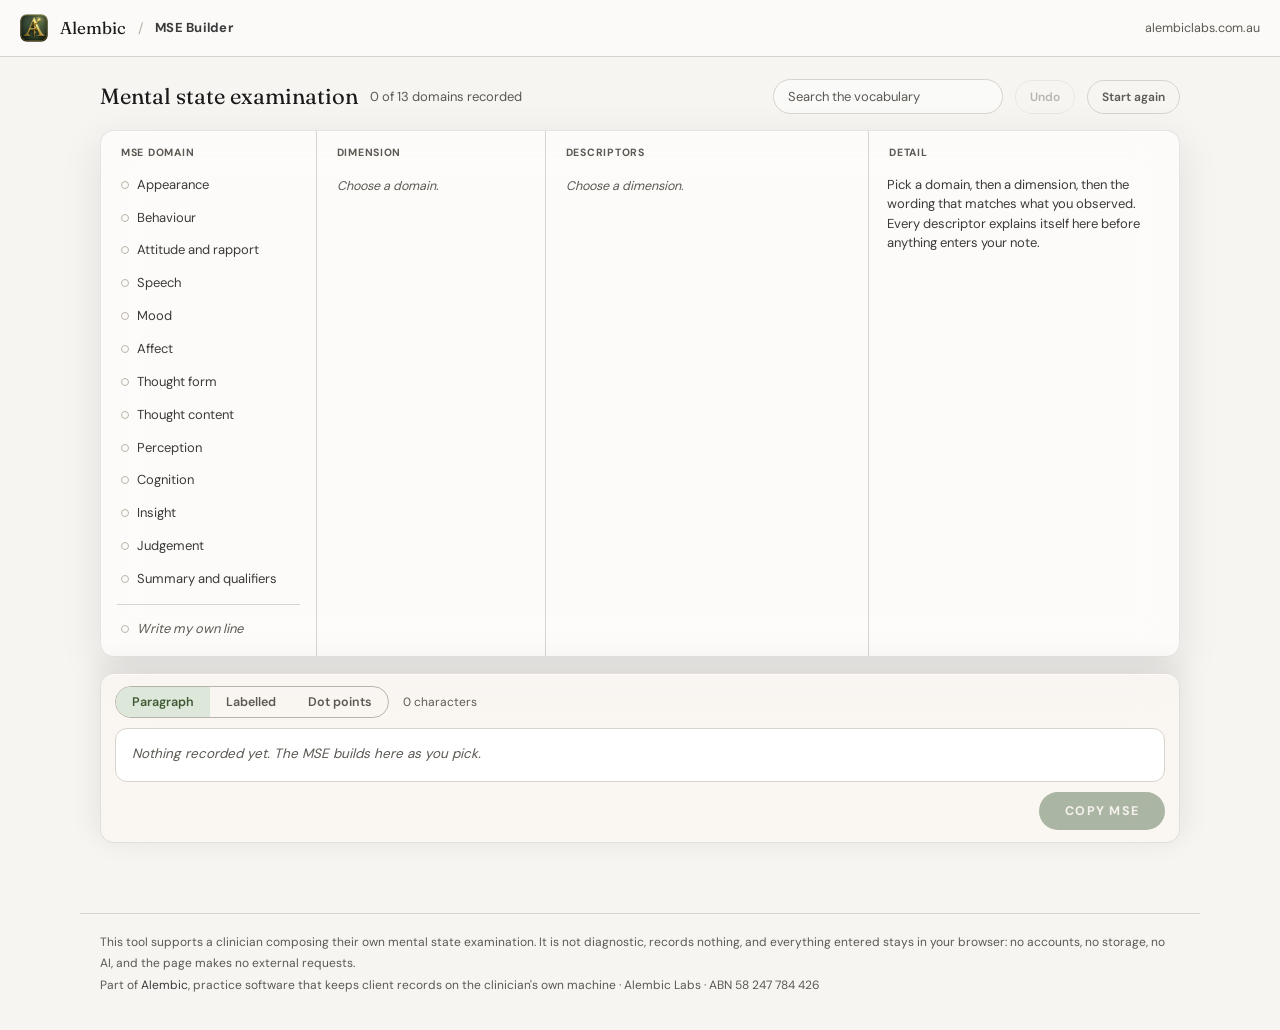
==== commit 8cfb8642: "MSE Builder: 2026-08-16 vocabulary research pass synced from the app (13 domains, 69 dimensions, 428" ====
--- a/mse/index.html
+++ b/mse/index.html
@@ -9,7 +9,7 @@
 <meta name="theme-color" media="(prefers-color-scheme: light)" content="#f7f5f2">
 <meta property="og:type" content="website">
 <meta property="og:title" content="The MSE Builder · free, by Alembic">
-<meta property="og:description" content="Compose a mental state examination from a curated clinical vocabulary of 221 descriptors. Runs entirely in your browser; nothing is stored or sent anywhere.">
+<meta property="og:description" content="Compose a mental state examination from a curated clinical vocabulary. Runs entirely in your browser; nothing is stored or sent anywhere.">
 <meta property="og:image" content="https://rightin2.github.io/alembic-website/assets/alembic-icon-1024.png">
 <meta property="og:url" content="https://rightin2.github.io/alembic-website/mse/">
 <meta name="twitter:card" content="summary">
@@ -284,7 +284,7 @@
     <span class="count" id="count"></span>
     <span class="spacer"></span>
     <div class="search-wrap">
-      <input id="search" type="search" placeholder="Search 221 descriptors" autocomplete="off" aria-label="Search descriptors">
+      <input id="search" type="search" placeholder="Search the vocabulary" autocomplete="off" aria-label="Search descriptors">
       <div class="search-results" id="searchResults" style="display:none"></div>
     </div>
     <button class="clear-btn" id="undoBtn" disabled>Undo</button>
@@ -526,7 +526,7 @@
   const d = ui.domainId ? dom(ui.domainId) : null
   const s = d && ui.subId ? sub(d.id, ui.subId) : null
 
-  $('count').textContent = domainsRecorded(state) + ' of 12 domains recorded'
+  $('count').textContent = domainsRecorded(state) + ' of ' + MSE_DOMAINS.length + ' domains recorded'
   cols.innerHTML = ''
   cols.classList.toggle('three', mode === 'three')
 
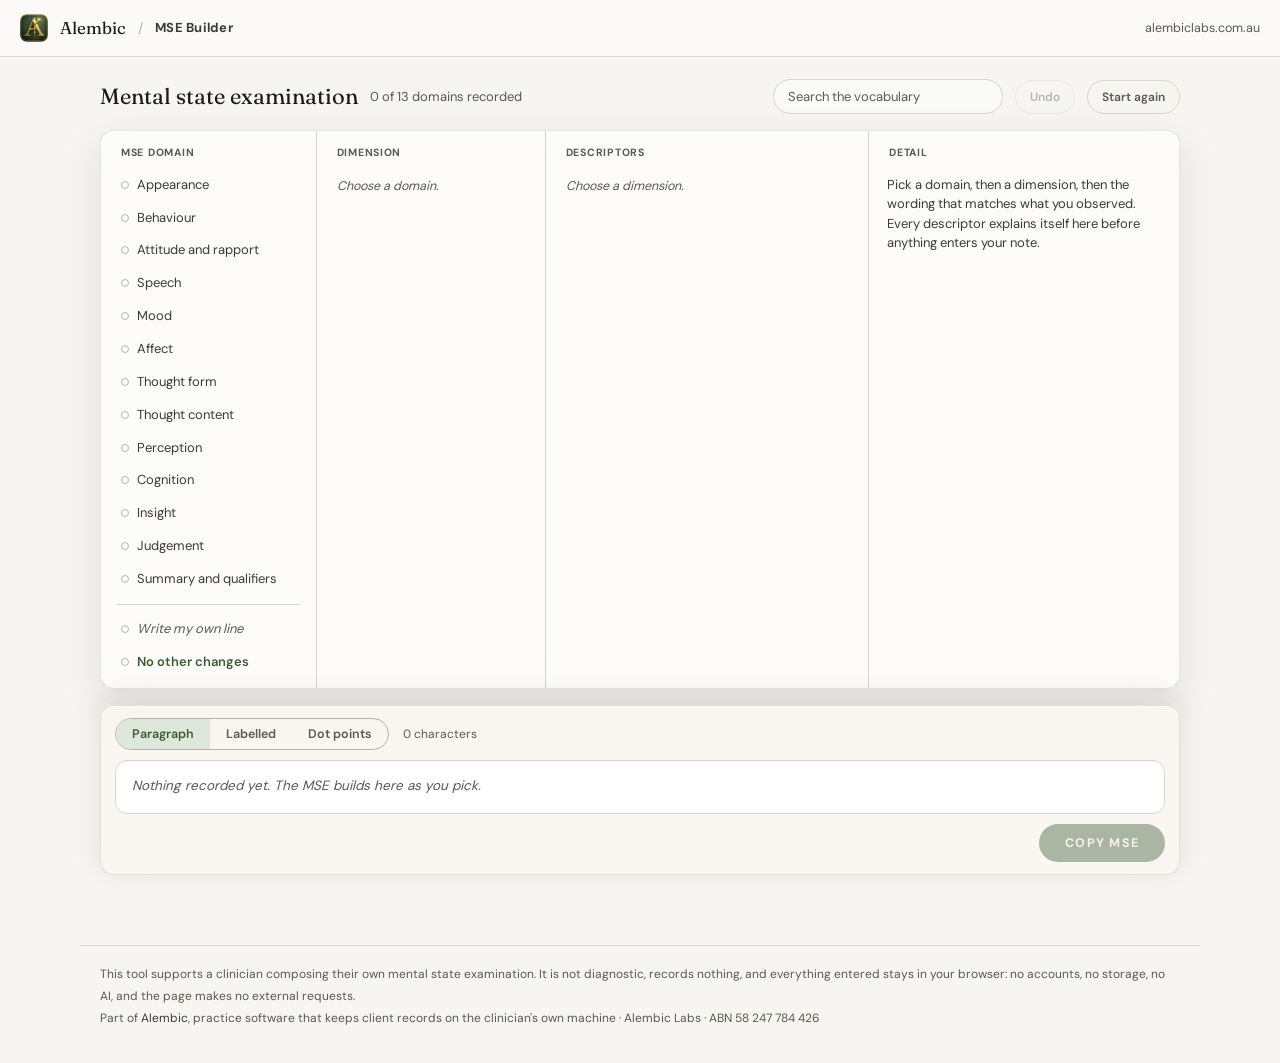
==== commit cea1f91f: "MSE Builder: 'No other changes' quick line for review sessions (new su/sum term, one-click button in" ====
--- a/mse/index.html
+++ b/mse/index.html
@@ -144,6 +144,8 @@
 .own-sep{border-top:1px solid var(--border); margin:8px 6px}
 .row.own{color:var(--muted); font-style:italic}
 .row.own.open{color:var(--ink)}
+.row.quick{color:var(--accent-text); font-weight:600}
+.row.quick:hover{background:var(--accent-soft)}
 .empty-hint{color:var(--muted); font-size:12.5px; padding:8px 10px; font-style:italic}
 
 /* explain panel */
@@ -410,6 +412,26 @@
     label:'Write my own line', own:true, dotOn:!!state.own.root, open:ui.ownAt === 'root',
     onclick(){ ui.ownAt = 'root'; ui.term = null; ui.sheetOpen = true; render() }
   }))
+  container.appendChild(quickConsistentRow())
+}
+
+/* One-click line for review sessions: record what changed, this covers the rest.
+   It is the su/sum vocabulary term, so it serialises at the end of the note. */
+const QUICK_CONSISTENT = "all other domains consistent with the client's previous presentation"
+function quickConsistentRow(){
+  const on = (state.sel.su?.sum || []).includes(QUICK_CONSISTENT)
+  const r = row({
+    label:'No other changes', dotOn:on, open:false,
+    onclick(){
+      setState(toggleTerm(state, 'su', 'sum', QUICK_CONSISTENT))
+      ui.term = QUICK_CONSISTENT; ui.domainId = 'su'; ui.subId = 'sum'; ui.ownAt = null
+      render()
+    }
+  })
+  r.classList.add('quick')
+  r.title = QUICK_CONSISTENT
+  r.setAttribute('aria-pressed', on)
+  return r
 }
 
 function buildSubRows(container, d){
@@ -580,6 +602,7 @@
     label:'Write my own line', own:true, dotOn:!!state.own.root, open:ui.ownAt === 'root',
     onclick(){ ui.ownAt = 'root'; ui.term = null; render() }
   }))
+  s1.appendChild(quickConsistentRow())
   if (d){ s1.appendChild(el('div','own-sep')); buildSubRows(s1, d) }
   cols.appendChild(c1)
   const [c3, s3] = colShell(s ? s.name + (s.single ? ' · one' : '') : 'Descriptors')
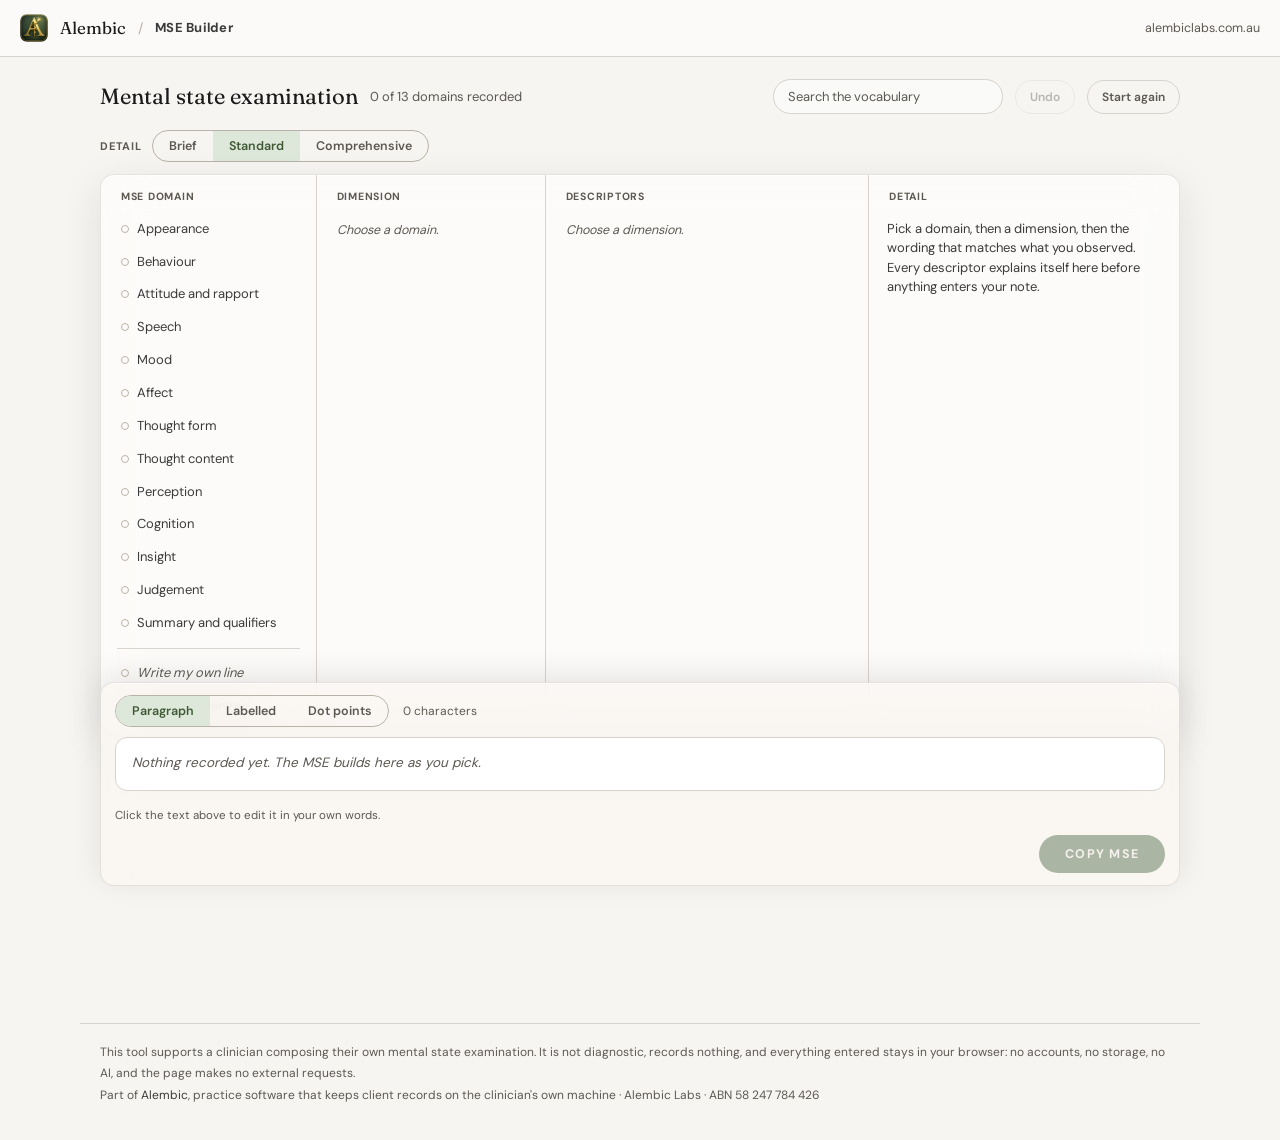
==== commit 1f90a009: "feat(mse,risk): the detail control and the editable preview reach the public tools The app-side chan" ====
--- a/mse/index.html
+++ b/mse/index.html
@@ -194,6 +194,20 @@
   white-space:pre-wrap; min-height:54px; max-height:180px; overflow-y:auto;
 }
 .preview.placeholder{font-style:italic; color:var(--muted)}
+.preview[data-editable="1"]{cursor:text}
+
+/* the detail level: one segmented control above the cascade */
+.detail-row{display:flex; align-items:center; gap:10px; flex-wrap:wrap; margin:0 0 12px}
+.detail-lab{font-size:11px; font-weight:700; letter-spacing:.07em; text-transform:uppercase; color:var(--muted)}
+
+/* the preview, editable in place */
+.pv-edit{border:1px solid var(--border); border-radius:var(--r2); background:var(--panel); padding:14px 16px}
+.pv-edit textarea{width:100%; box-sizing:border-box; padding:8px 10px;
+  font:400 13.5px/1.6 inherit; color:var(--ink); background:var(--panel2);
+  border:1px solid var(--border); border-radius:var(--r1); resize:vertical}
+.pv-edit textarea:focus{border-color:var(--accent); outline:none}
+.pv-mark{display:inline-block; padding:2px 8px; border-radius:999px; font-size:10.5px; font-weight:700;
+  letter-spacing:.05em; text-transform:uppercase; background:var(--accent-soft); color:var(--accent-text)}
 .copy-row{display:flex; justify-content:flex-end}
 .copy{
   padding:11px 26px; border-radius:999px; font-size:12.5px; font-weight:700; letter-spacing:.1em; text-transform:uppercase;
@@ -293,6 +307,11 @@
     <button class="clear-btn" id="clearBtn">Start again</button>
   </div>
 
+  <div class="detail-row" id="detailRow">
+    <span class="detail-lab">Detail</span>
+    <div class="seg" id="detailSeg" role="group" aria-label="How much detail to offer"></div>
+  </div>
+
   <div class="cascade" id="cascade">
     <div class="crumbs" id="crumbs"></div>
     <div class="cols" id="cols"></div>
@@ -304,6 +323,8 @@
       <span class="chars" id="chars"></span>
     </div>
     <div class="preview" id="preview" aria-live="polite"></div>
+    <div class="pv-edit" id="previewEdit" hidden></div>
+    <p class="hint" id="previewHint" style="color:var(--muted);font-size:11.5px;line-height:1.5;margin:6px 0 0">Click the text above to edit it in your own words.</p>
     <div class="copy-row"><button class="copy" id="copyBtn">Copy MSE</button></div>
   </div>
 </main>
@@ -319,7 +340,9 @@
 
 <script type="module">
 import { MSE_DOMAINS } from './mseVocabulary.js'
-import { emptyMseState, toggleTerm, setOwnWording, setOwnLine, effectiveWording, domainsRecorded, serialiseMse } from './mseState.js'
+import { emptyMseState, toggleTerm, setOwnWording, setOwnLine, effectiveWording, domainsRecorded, serialiseMse,
+         domainsForLevel, setEditedLine, clearEditedLine, isEdited } from './mseState.js'
+import { DETAIL_LEVELS, readDetailLevel, writeDetailLevel } from '../detailLevel.js'
 
 let state = emptyMseState()
 const past = []
@@ -339,13 +362,23 @@
 try { savedFormat = localStorage.getItem('mse-format') } catch(e){}
 const ui = { domainId:null, subId:null, term:null, ownAt:null,
   format:['para','labelled','bullets'].includes(savedFormat) ? savedFormat : 'para',
-  level:'domains', sheetOpen:false }
+  level:'domains', sheetOpen:false,
+  /* ui.level is the cascade step on a phone, so the detail level gets its own
+     name. It changes what the tool OFFERS and nothing else: nothing is ever
+     ticked, pre-filled or suggested, and a dimension that already carries a
+     pick stays offered whatever the level says (the engine handles that), so
+     lowering the level can never hide something already recorded. */
+  detail: readDetailLevel(), editing:false }
 let mode = 'wide' // wide | three | phone
 
 const $ = id => document.getElementById(id)
 const cols = $('cols'), crumbs = $('crumbs'), sheet = $('sheet'), scrim = $('scrim')
 
 const dom = id => MSE_DOMAINS.find(d => d.id === id)
+/* Filtering comes from the engine, never a local copy: a panel that works out
+   vocabulary shape for itself drifts from the engine silently. */
+const offeredDomains = () => domainsForLevel(state, ui.detail)
+const offeredSubs = d => offeredDomains().find(x => x.id === d.id)?.subs || []
 const sub = (d, s) => dom(d)?.subs.find(x => x.id === s)
 
 /* Hover navigation (2026-08-16, Jean-Luc's direction; supersedes the handover's
@@ -395,7 +428,7 @@
 
 /* ---------- column builders ---------- */
 function buildDomainRows(container){
-  MSE_DOMAINS.forEach(d => {
+  offeredDomains().forEach(d => {
     const r = row({
       label:d.name, dotOn:domainHas(d.id), dotRisk:!!d.risk,
       open:ui.domainId === d.id && !ui.ownAt,
@@ -435,7 +468,7 @@
 }
 
 function buildSubRows(container, d){
-  d.subs.forEach(s => {
+  offeredSubs(d).forEach(s => {
     const r = row({
       label:s.name, dotOn:subHas(d.id, s.id), dotRisk:!!(s.risk || d.risk),
       open:ui.subId === s.id && !ui.ownAt,
@@ -454,8 +487,15 @@
 }
 
 function buildTermRows(container, d, s){
-  s.terms.forEach(t => {
+  /* Risk dimensions bracket the meta options (not asked, not raised) away
+     from the answer options: the one adjacency where a mis-click matters
+     most (research card mse-061, pick-list juxtaposition errors). */
+  const risky = !!(s.risk || d.risk)
+  const isMeta = txt => /^not (asked|raised)/.test(txt)
+  s.terms.forEach((t, i) => {
     const term = t[0]
+    if (risky && i > 0 && isMeta(term) !== isMeta(s.terms[i - 1][0]))
+      container.appendChild(el('div','own-sep'))
     const on = (state.sel[d.id][s.id] || []).includes(term)
     const r = row({
       label:effectiveWording(state, d.id, s.id, term),
@@ -522,7 +562,7 @@
       const save = txt('button','b','Save wording')
       save.addEventListener('click', () => { setState(setOwnWording(state, d.id, s.id, term, ta.value)); render() })
       btns.appendChild(tog); btns.appendChild(save); box.appendChild(btns)
-      box.appendChild(txt('div','hint','Your wording is reused everywhere afterwards. The description never goes in the note.'))
+      box.appendChild(txt('div','hint','Your wording is reused everywhere afterwards. The description never goes in the note. If the term records what the client reported, keep the report word (reports, described, asked) in your wording.'))
     }
   } else {
     box.appendChild(txt('div','desc','Pick a domain, then a dimension, then the wording that matches what you observed. Every descriptor explains itself here before anything enters your note.'))
@@ -565,6 +605,15 @@
   $('copyBtn').disabled = !out
   $('undoBtn').disabled = !past.length
   renderSeg()
+  renderDetailSeg()
+
+  /* Click the text to type over it. */
+  pv.hidden = ui.editing
+  pv.dataset.editable = '1'
+  pv.setAttribute('role','button')
+  pv.tabIndex = 0
+  $('previewHint').hidden = ui.editing
+  renderPreviewEditor()
   if (mode === 'wide') sizeColumns()
   /* the fixed bottom bar must never hide content: measure it and pad the page to match */
   requestAnimationFrame(() => {
@@ -592,7 +641,7 @@
   const [c1, s1] = colShell(d ? d.name : 'Dimension')
   const sel = el('select'); sel.setAttribute('aria-label','MSE domain'); sel.style.cssText = 'width:100%;margin:0 0 8px;background:var(--panel2);color:var(--ink);border:1px solid var(--border);border-radius:8px;padding:8px 10px;font-family:inherit;font-size:13px'
   const opt0 = el('option'); opt0.textContent = 'Choose a domain'; opt0.value = ''; sel.appendChild(opt0)
-  MSE_DOMAINS.forEach(x => {
+  offeredDomains().forEach(x => {
     const o = el('option'); o.value = x.id; o.textContent = x.name + (domainHas(x.id) ? ' ✓' : ''); if (ui.domainId === x.id) o.selected = true
     sel.appendChild(o)
   })
@@ -647,6 +696,73 @@
   }
 }
 scrim.addEventListener('click', () => { ui.sheetOpen = false; render() })
+
+/* The detail control, in the same idiom as the format segment above it.
+   No count of what is offered: on the public build a number beside a clinical
+   builder starts to read as a target, and this control is about the size of
+   the offer, never about the adequacy of anyone's examination. */
+function renderDetailSeg(){
+  const seg = $('detailSeg'); seg.innerHTML = ''
+  DETAIL_LEVELS.forEach(l => {
+    const b = txt('button', ui.detail === l.id ? 'on' : '', l.label)
+    b.title = l.hint
+    b.setAttribute('aria-pressed', ui.detail === l.id)
+    b.addEventListener('click', () => {
+      ui.detail = l.id
+      writeDetailLevel(l.id)
+      /* Never move the selection silently: if the dimension being read is no
+         longer offered, step back to the column rather than showing a
+         different dimension's wording under the same heading. */
+      if (ui.domainId && ui.subId){
+        const d = offeredDomains().find(x => x.id === ui.domainId)
+        if (!d || !d.subs.some(x => x.id === ui.subId)){ ui.subId = null; ui.term = null; ui.level = 'subs' }
+      }
+      render()
+    })
+    seg.appendChild(b)
+  })
+}
+
+/* The MSE line, editable in place. One box, because the MSE is one line in the
+   note. What is typed replaces the built line until Back to the built line is
+   pressed; the picks stay untouched underneath, so nothing is lost either way. */
+function renderPreviewEditor(){
+  const box = $('previewEdit')
+  box.hidden = !ui.editing
+  if (!ui.editing){ box.innerHTML = ''; return }
+  box.innerHTML = ''
+  const built = serialiseMse(state, ui.format)
+  if (isEdited(state)){
+    const head = el('div'); head.style.marginBottom = '6px'
+    head.appendChild(txt('span','pv-mark','edited by hand'))
+    box.appendChild(head)
+  }
+  const ta = document.createElement('textarea')
+  ta.rows = 4
+  ta.value = built || ''
+  ta.setAttribute('aria-label','Edit the MSE line')
+  /* Committed on blur, not on every keystroke, so the picks and the typed line
+     do not fight each other mid-sentence. */
+  ta.addEventListener('blur', () => {
+    if (ta.value !== built){ setState(setEditedLine(state, ta.value)); render() }
+  })
+  box.appendChild(ta)
+  const rowEl = el('div'); rowEl.style.cssText = 'display:flex;gap:8px;flex-wrap:wrap;align-items:center;margin-top:10px'
+  const done = txt('button','b','Done editing')
+  done.style.cssText = 'padding:7px 14px;border-radius:8px;font-size:12.5px;font-weight:700;border:1px solid var(--border-strong,var(--border));color:var(--ink);background:var(--panel3,var(--panel2))'
+  done.addEventListener('click', () => { ta.blur(); ui.editing = false; render() })
+  rowEl.appendChild(done)
+  if (isEdited(state)){
+    const back = txt('button','b','Back to the built line')
+    back.style.cssText = done.style.cssText.replace('font-weight:700','font-weight:600')
+    back.addEventListener('click', () => { setState(clearEditedLine(state)); render() })
+    rowEl.appendChild(back)
+  }
+  const hint = txt('span', null, 'What you type here is what your note gets. Your picks are kept underneath.')
+  hint.style.cssText = 'color:var(--muted);font-size:11.5px;line-height:1.5'
+  rowEl.appendChild(hint)
+  box.appendChild(rowEl)
+}
 
 function renderSeg(){
   const seg = $('seg'); seg.innerHTML = ''
@@ -710,6 +826,13 @@
 document.addEventListener('pointerdown', e => { if (!e.target.closest('.search-wrap')) hideResults() })
 
 /* ---------- undo ---------- */
+/* Wired once: the preview element itself is never replaced, only its text. */
+$('preview').addEventListener('click', ()=>{ ui.editing = true; render()
+  const ta = document.querySelector('#previewEdit textarea'); if (ta) ta.focus() })
+$('preview').addEventListener('keydown', (e)=>{
+  if (e.key === 'Enter' || e.key === ' '){ e.preventDefault(); ui.editing = true; render()
+    const ta = document.querySelector('#previewEdit textarea'); if (ta) ta.focus() } })
+
 $('undoBtn').addEventListener('click', undo)
 window.addEventListener('keydown', e => {
   if ((e.metaKey || e.ctrlKey) && !e.shiftKey && e.key.toLowerCase() === 'z'){
